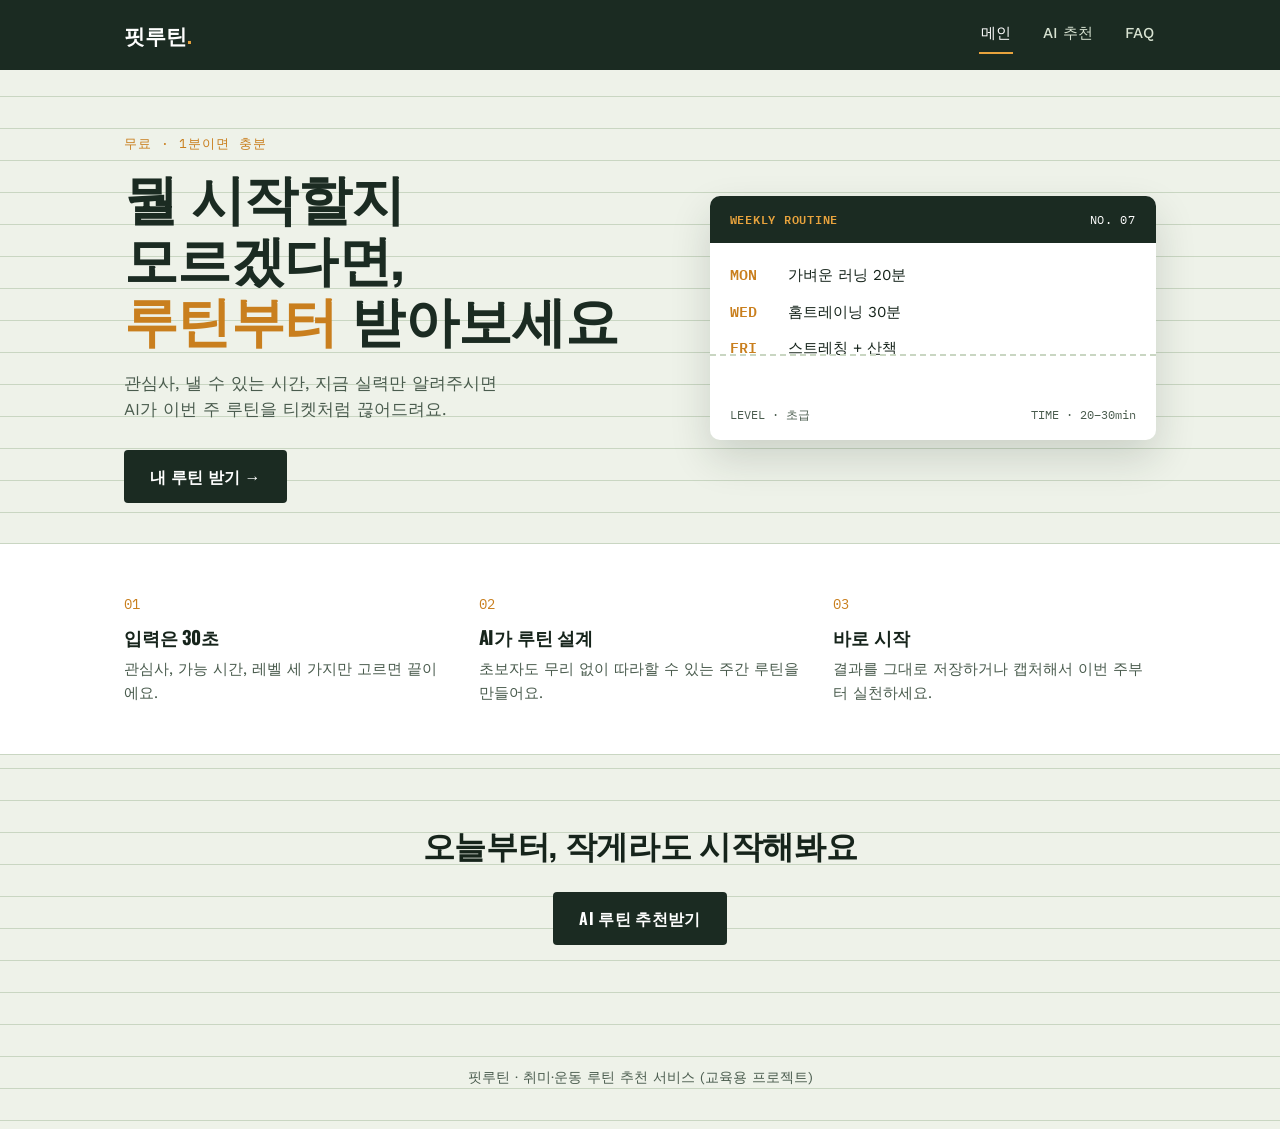
==== index.html @ 35e96155 "Initial commit" ====
<!DOCTYPE html>
<html lang="ko">
<head>
<meta charset="UTF-8">
<meta name="viewport" content="width=device-width, initial-scale=1.0">
<title>핏루틴 | 나만의 운동·취미 루틴</title>
<link rel="stylesheet" href="css/style.css">
<link rel="preconnect" href="https://fonts.googleapis.com">
<link href="https://fonts.googleapis.com/css2?family=Oswald:wght@500;600;700&family=Work+Sans:wght@400;500;600&family=IBM+Plex+Mono:wght@500;600&display=swap" rel="stylesheet">
</head>
<body>

<header class="site-header">
  <div class="nav-wrap">
    <a href="index.html" class="logo">핏루틴<span class="logo-dot">.</span></a>
    <button class="nav-toggle" id="navToggle" aria-label="메뉴 열기" aria-expanded="false">
      <span></span><span></span><span></span>
    </button>
    <nav class="main-nav" id="mainNav">
      <a href="index.html" class="active">메인</a>
      <a href="recommend.html">AI 추천</a>
      <a href="faq.html">FAQ</a>
    </nav>
  </div>
</header>

<main>
  <section class="hero">
    <div class="hero-text">
      <p class="eyebrow">무료 · 1분이면 충분</p>
      <h1>뭘 시작할지 <br>모르겠다면,<br><span class="accent">루틴부터</span> 받아보세요</h1>
      <p class="hero-sub">관심사, 낼 수 있는 시간, 지금 실력만 알려주시면<br>AI가 이번 주 루틴을 티켓처럼 끊어드려요.</p>
      <a href="recommend.html" class="btn-primary">내 루틴 받기 →</a>
    </div>

    <div class="hero-ticket" aria-hidden="true">
      <div class="ticket">
        <div class="ticket-top">
          <span class="ticket-label">WEEKLY ROUTINE</span>
          <span class="ticket-no">NO. 07</span>
        </div>
        <ul class="ticket-days">
          <li><span class="day">MON</span><span class="task">가벼운 러닝 20분</span></li>
          <li><span class="day">WED</span><span class="task">홈트레이닝 30분</span></li>
          <li><span class="day">FRI</span><span class="task">스트레칭 + 산책</span></li>
        </ul>
        <div class="ticket-stub">
          <span>LEVEL · 초급</span>
          <span>TIME · 20–30min</span>
        </div>
      </div>
    </div>
  </section>

  <section class="section-band">
    <div class="band-inner">
      <div class="band-item">
        <span class="band-num">01</span>
        <h3>입력은 30초</h3>
        <p>관심사, 가능 시간, 레벨 세 가지만 고르면 끝이에요.</p>
      </div>
      <div class="band-item">
        <span class="band-num">02</span>
        <h3>AI가 루틴 설계</h3>
        <p>초보자도 무리 없이 따라할 수 있는 주간 루틴을 만들어요.</p>
      </div>
      <div class="band-item">
        <span class="band-num">03</span>
        <h3>바로 시작</h3>
        <p>결과를 그대로 저장하거나 캡처해서 이번 주부터 실천하세요.</p>
      </div>
    </div>
  </section>

  <section class="cta-band">
    <h2>오늘부터, 작게라도 시작해봐요</h2>
    <a href="recommend.html" class="btn-primary">AI 루틴 추천받기</a>
  </section>
</main>

<footer class="site-footer">
  <p>핏루틴 · 취미·운동 루틴 추천 서비스 (교육용 프로젝트)</p>
</footer>

<script src="js/nav.js"></script>
</body>
</html>
---- css/style.css ----
/* ===== Design tokens ===== */
:root {
  --ink: #1B2B22;
  --paper: #EEF2E9;
  --paper-line: #C9D6C2;
  --amber: #E8A33D;
  --amber-deep: #C97F1E;
  --text: #16241B;
  --text-soft: #4A5C4E;
  --white: #FFFFFF;
  --danger: #B3452E;

  --font-display: 'Oswald', sans-serif;
  --font-body: 'Work Sans', sans-serif;
  --font-mono: 'IBM Plex Mono', monospace;

  --radius: 4px;
  --max-width: 1080px;
}

* { box-sizing: border-box; }

html { scroll-behavior: smooth; }

body {
  margin: 0;
  font-family: var(--font-body);
  color: var(--text);
  background: var(--paper);
  background-image: linear-gradient(var(--paper-line) 1px, transparent 1px);
  background-size: 100% 32px;
  line-height: 1.55;
}

a { color: inherit; }

h1, h2, h3 {
  font-family: var(--font-display);
  text-transform: none;
  letter-spacing: -0.01em;
  margin: 0 0 .4em;
}

:focus-visible {
  outline: 3px solid var(--amber-deep);
  outline-offset: 2px;
}

@media (prefers-reduced-motion: reduce) {
  * { animation: none !important; transition: none !important; }
}

/* ===== Header / Nav ===== */
.site-header {
  background: var(--ink);
  position: sticky;
  top: 0;
  z-index: 50;
}

.nav-wrap {
  max-width: var(--max-width);
  margin: 0 auto;
  padding: 16px 24px;
  display: flex;
  align-items: center;
  justify-content: space-between;
}

.logo {
  font-family: var(--font-display);
  font-size: 1.3rem;
  font-weight: 600;
  color: var(--white);
  text-decoration: none;
}
.logo-dot { color: var(--amber); }

.main-nav {
  display: flex;
  gap: 28px;
}

.main-nav a {
  color: #D8E3D2;
  text-decoration: none;
  font-weight: 500;
  font-size: .95rem;
  padding: 6px 2px;
  border-bottom: 2px solid transparent;
}
.main-nav a.active,
.main-nav a:hover {
  color: var(--white);
  border-bottom-color: var(--amber);
}

.nav-toggle {
  display: none;
  background: none;
  border: none;
  width: 32px;
  height: 24px;
  flex-direction: column;
  justify-content: space-between;
  cursor: pointer;
  padding: 0;
}
.nav-toggle span {
  display: block;
  height: 2px;
  background: var(--white);
  border-radius: 2px;
}

/* ===== Hero ===== */
.hero {
  max-width: var(--max-width);
  margin: 0 auto;
  padding: 64px 24px 40px;
  display: grid;
  grid-template-columns: 1.1fr 0.9fr;
  gap: 40px;
  align-items: center;
}

.eyebrow {
  font-family: var(--font-mono);
  font-size: .8rem;
  letter-spacing: .08em;
  text-transform: uppercase;
  color: var(--amber-deep);
  margin: 0 0 12px;
}

.hero h1 {
  font-size: clamp(2.2rem, 4.5vw, 3.4rem);
  line-height: 1.12;
  color: var(--ink);
}
.hero h1 .accent { color: var(--amber-deep); }

.hero-sub {
  color: var(--text-soft);
  font-size: 1.05rem;
  margin: 20px 0 28px;
}

.btn-primary {
  display: inline-block;
  background: var(--ink);
  color: var(--white);
  font-family: var(--font-display);
  font-weight: 600;
  letter-spacing: .02em;
  padding: 14px 26px;
  border: none;
  border-radius: var(--radius);
  text-decoration: none;
  cursor: pointer;
  font-size: 1rem;
  transition: background .15s ease, transform .15s ease;
}
.btn-primary:hover { background: var(--amber-deep); }
.btn-primary:active { transform: translateY(1px); }
.btn-primary:disabled { background: #8B978E; cursor: not-allowed; }

/* ===== Ticket (signature element) ===== */
.ticket {
  background: var(--white);
  border-radius: 10px;
  box-shadow: 0 18px 40px rgba(27, 43, 34, .16);
  overflow: hidden;
  position: relative;
}

.ticket::before {
  content: "";
  position: absolute;
  left: 0; right: 0;
  bottom: 84px;
  height: 0;
  border-top: 2px dashed var(--paper-line);
}

.ticket-top {
  background: var(--ink);
  color: var(--white);
  display: flex;
  justify-content: space-between;
  align-items: center;
  padding: 14px 20px;
  font-family: var(--font-mono);
  font-size: .78rem;
  letter-spacing: .06em;
}
.ticket-label { color: var(--amber); font-weight: 600; }

.ticket-days {
  list-style: none;
  margin: 0;
  padding: 20px 20px 28px;
  display: flex;
  flex-direction: column;
  gap: 12px;
}
.ticket-days li {
  display: flex;
  gap: 14px;
  align-items: baseline;
  font-size: .95rem;
}
.ticket-days .day {
  font-family: var(--font-mono);
  font-weight: 600;
  color: var(--amber-deep);
  min-width: 44px;
}

.ticket-stub {
  display: flex;
  justify-content: space-between;
  padding: 16px 20px;
  font-family: var(--font-mono);
  font-size: .78rem;
  color: var(--text-soft);
}

/* ===== Feature band ===== */
.section-band {
  background: var(--white);
  border-top: 1px solid var(--paper-line);
  border-bottom: 1px solid var(--paper-line);
}
.band-inner {
  max-width: var(--max-width);
  margin: 0 auto;
  padding: 48px 24px;
  display: grid;
  grid-template-columns: repeat(3, 1fr);
  gap: 32px;
}
.band-num {
  font-family: var(--font-mono);
  color: var(--amber-deep);
  font-size: .85rem;
}
.band-item h3 { font-size: 1.15rem; margin-top: 6px; }
.band-item p { color: var(--text-soft); font-size: .95rem; margin: 0; }

.cta-band {
  max-width: var(--max-width);
  margin: 0 auto;
  padding: 64px 24px 80px;
  text-align: center;
}
.cta-band h2 {
  font-size: clamp(1.5rem, 3vw, 2rem);
  margin-bottom: 24px;
}

.site-footer {
  text-align: center;
  padding: 28px 24px;
  color: var(--text-soft);
  font-size: .85rem;
}

/* ===== Recommend page ===== */
.page-intro {
  max-width: var(--max-width);
  margin: 0 auto;
  padding: 56px 24px 8px;
}
.page-intro h1 { font-size: clamp(1.8rem, 3.5vw, 2.4rem); }

.form-area {
  max-width: 560px;
  margin: 0 auto;
  padding: 24px 24px 16px;
}

#routineForm {
  background: var(--white);
  border-radius: 10px;
  padding: 28px;
  box-shadow: 0 10px 30px rgba(27,43,34,.08);
}

.field { margin-bottom: 20px; }
.field label {
  display: block;
  font-weight: 600;
  margin-bottom: 8px;
  font-size: .92rem;
}
.field input[type="text"],
.field select {
  width: 100%;
  padding: 12px 14px;
  border: 1px solid var(--paper-line);
  border-radius: var(--radius);
  font-family: var(--font-body);
  font-size: 1rem;
  background: var(--paper);
}
.field input:focus, .field select:focus { border-color: var(--amber-deep); }

.radio-row { display: flex; gap: 10px; }
.radio-pill { position: relative; }
.radio-pill input {
  position: absolute;
  opacity: 0;
  width: 100%; height: 100%;
  cursor: pointer;
}
.radio-pill span {
  display: inline-block;
  padding: 9px 18px;
  border: 1px solid var(--paper-line);
  border-radius: 999px;
  font-size: .9rem;
  color: var(--text-soft);
}
.radio-pill input:checked + span {
  background: var(--ink);
  color: var(--white);
  border-color: var(--ink);
}

#routineForm .btn-primary { width: 100%; text-align: center; }

.form-msg {
  min-height: 1.2em;
  margin: 14px 0 0;
  font-size: .9rem;
  text-align: center;
}
.form-msg.error { color: var(--danger); }
.form-msg.loading { color: var(--text-soft); font-family: var(--font-mono); }

.result-area {
  max-width: 560px;
  margin: 32px auto 64px;
  padding: 0 24px;
}
.result-body {
  padding: 4px 20px 24px;
  white-space: pre-wrap;
  font-size: .95rem;
  color: var(--text);
}

/* ===== FAQ page ===== */
.faq-list {
  max-width: 720px;
  margin: 0 auto;
  padding: 16px 24px 80px;
  display: flex;
  flex-direction: column;
  gap: 12px;
}
.faq-item {
  background: var(--white);
  border-radius: 8px;
  padding: 16px 20px;
  border: 1px solid var(--paper-line);
}
.faq-item summary {
  font-weight: 600;
  cursor: pointer;
  font-size: 1rem;
}
.faq-item p {
  color: var(--text-soft);
  margin: 12px 0 2px;
  font-size: .95rem;
}

/* ===== Responsive ===== */
@media (max-width: 860px) {
  .hero { grid-template-columns: 1fr; padding-top: 40px; }
  .band-inner { grid-template-columns: 1fr; gap: 28px; }
}

@media (max-width: 640px) {
  .main-nav {
    position: absolute;
    top: 100%;
    left: 0; right: 0;
    background: var(--ink);
    flex-direction: column;
    gap: 0;
    max-height: 0;
    overflow: hidden;
    transition: max-height .2s ease;
  }
  .main-nav.open { max-height: 220px; }
  .main-nav a {
    padding: 14px 24px;
    border-bottom: 1px solid rgba(255,255,255,.08);
  }
  .nav-toggle { display: flex; }
  .site-header { position: sticky; }

  .hero h1 { font-size: 2rem; }
  .radio-row { flex-wrap: wrap; }
  #routineForm { padding: 22px 18px; }
}
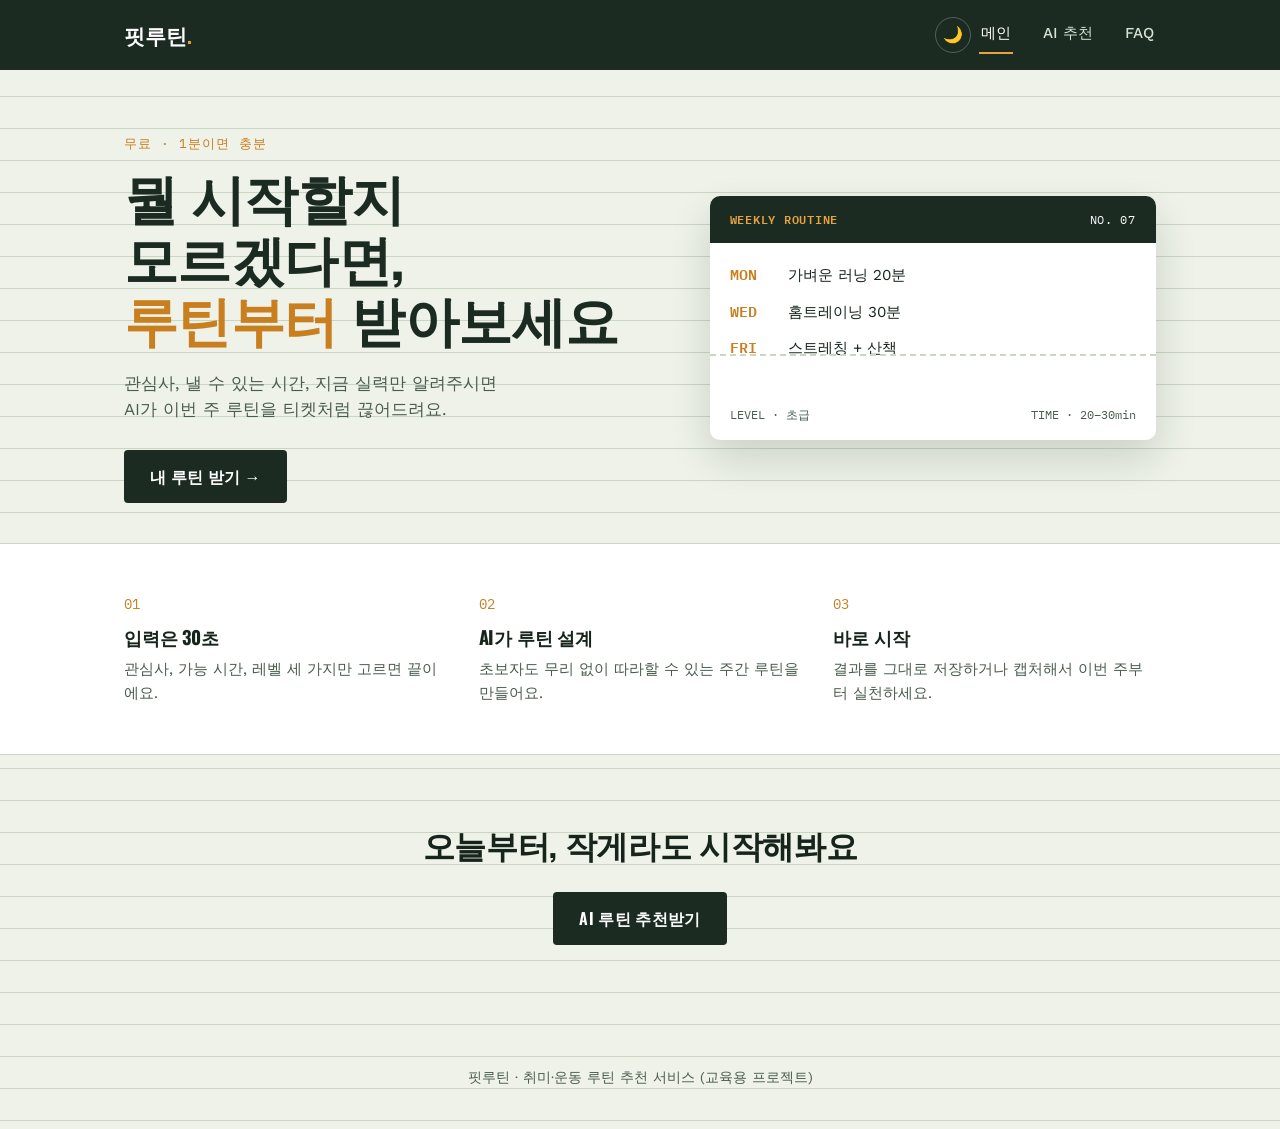
==== commit fbb99f8e: "Connect Formspree endpoint" ====
--- a/index.html
+++ b/index.html
@@ -2,6 +2,14 @@
 <html lang="ko">
 <head>
 <meta charset="UTF-8">
+<script>
+  (function () {
+    var saved = localStorage.getItem('fitroutine-theme');
+    if (saved === 'dark') {
+      document.documentElement.setAttribute('data-theme', 'dark');
+    }
+  })();
+</script>
 <meta name="viewport" content="width=device-width, initial-scale=1.0">
 <title>핏루틴 | 나만의 운동·취미 루틴</title>
 <link rel="stylesheet" href="css/style.css">
@@ -13,14 +21,17 @@
 <header class="site-header">
   <div class="nav-wrap">
     <a href="index.html" class="logo">핏루틴<span class="logo-dot">.</span></a>
-    <button class="nav-toggle" id="navToggle" aria-label="메뉴 열기" aria-expanded="false">
-      <span></span><span></span><span></span>
-    </button>
-    <nav class="main-nav" id="mainNav">
+    <div class="nav-right">
+      <button class="theme-toggle" id="themeToggle" type="button" aria-label="다크모드 전환">🌙</button>
+      <button class="nav-toggle" id="navToggle" aria-label="메뉴 열기" aria-expanded="false">
+        <span></span><span></span><span></span>
+      </button>
+      <nav class="main-nav" id="mainNav">
       <a href="index.html" class="active">메인</a>
       <a href="recommend.html">AI 추천</a>
       <a href="faq.html">FAQ</a>
-    </nav>
+      </nav>
+    </div>
   </div>
 </header>
 
@@ -83,5 +94,7 @@
 </footer>
 
 <script src="js/nav.js"></script>
+<script src="js/theme.js"></script>
+<script defer src="/_vercel/insights/script.js"></script>
 </body>
 </html>
--- a/css/style.css
+++ b/css/style.css
@@ -7,7 +7,8 @@
   --amber-deep: #C97F1E;
   --text: #16241B;
   --text-soft: #4A5C4E;
-  --white: #FFFFFF;
+  --surface: #FFFFFF;
+  --on-ink: #FFFFFF;
   --danger: #B3452E;
 
   --font-display: 'Oswald', sans-serif;
@@ -16,6 +17,31 @@
 
   --radius: 4px;
   --max-width: 1080px;
+
+  color-scheme: light;
+  transition: background-color .25s ease, color .25s ease;
+}
+
+/* ===== Dark mode ===== */
+[data-theme="dark"] {
+  --ink: #0B140F;
+  --paper: #101C16;
+  --paper-line: #223529;
+  --text: #E7EFE7;
+  --text-soft: #9FB3A4;
+  --surface: #17241D;
+  --amber: #F0B15C;
+  --amber-deep: #E8A33D;
+  color-scheme: dark;
+}
+
+[data-theme="dark"] .ticket {
+  box-shadow: 0 18px 40px rgba(0, 0, 0, .45);
+}
+
+[data-theme="dark"] #routineForm,
+[data-theme="dark"] .section-band {
+  box-shadow: 0 10px 30px rgba(0, 0, 0, .3);
 }
 
 * { box-sizing: border-box; }
@@ -71,7 +97,7 @@
   font-family: var(--font-display);
   font-size: 1.3rem;
   font-weight: 600;
-  color: var(--white);
+  color: var(--on-ink);
   text-decoration: none;
 }
 .logo-dot { color: var(--amber); }
@@ -79,6 +105,12 @@
 .main-nav {
   display: flex;
   gap: 28px;
+}
+
+.nav-right {
+  display: flex;
+  align-items: center;
+  gap: 8px;
 }
 
 .main-nav a {
@@ -91,7 +123,7 @@
 }
 .main-nav a.active,
 .main-nav a:hover {
-  color: var(--white);
+  color: var(--on-ink);
   border-bottom-color: var(--amber);
 }
 
@@ -109,9 +141,27 @@
 .nav-toggle span {
   display: block;
   height: 2px;
-  background: var(--white);
+  background: var(--on-ink);
   border-radius: 2px;
 }
+
+.theme-toggle {
+  background: none;
+  border: 1px solid rgba(255,255,255,.25);
+  color: var(--on-ink);
+  width: 36px;
+  height: 36px;
+  border-radius: 999px;
+  cursor: pointer;
+  display: flex;
+  align-items: center;
+  justify-content: center;
+  margin-left: 12px;
+  font-size: 1rem;
+  line-height: 1;
+}
+.theme-toggle:hover { border-color: var(--amber); }
+
 
 /* ===== Hero ===== */
 .hero {
@@ -149,7 +199,7 @@
 .btn-primary {
   display: inline-block;
   background: var(--ink);
-  color: var(--white);
+  color: var(--on-ink);
   font-family: var(--font-display);
   font-weight: 600;
   letter-spacing: .02em;
@@ -167,7 +217,7 @@
 
 /* ===== Ticket (signature element) ===== */
 .ticket {
-  background: var(--white);
+  background: var(--surface);
   border-radius: 10px;
   box-shadow: 0 18px 40px rgba(27, 43, 34, .16);
   overflow: hidden;
@@ -185,7 +235,7 @@
 
 .ticket-top {
   background: var(--ink);
-  color: var(--white);
+  color: var(--on-ink);
   display: flex;
   justify-content: space-between;
   align-items: center;
@@ -228,7 +278,7 @@
 
 /* ===== Feature band ===== */
 .section-band {
-  background: var(--white);
+  background: var(--surface);
   border-top: 1px solid var(--paper-line);
   border-bottom: 1px solid var(--paper-line);
 }
@@ -281,7 +331,7 @@
 }
 
 #routineForm {
-  background: var(--white);
+  background: var(--surface);
   border-radius: 10px;
   padding: 28px;
   box-shadow: 0 10px 30px rgba(27,43,34,.08);
@@ -351,6 +401,29 @@
   color: var(--text);
 }
 
+/* ===== Contact form (bonus) ===== */
+.form-card {
+  background: var(--surface);
+  border-radius: 10px;
+  padding: 28px;
+  box-shadow: 0 10px 30px rgba(27,43,34,.08);
+  max-width: 560px;
+  margin: 0 auto;
+}
+.field textarea {
+  width: 100%;
+  padding: 12px 14px;
+  border: 1px solid var(--paper-line);
+  border-radius: var(--radius);
+  font-family: var(--font-body);
+  font-size: 1rem;
+  background: var(--paper);
+  resize: vertical;
+  min-height: 110px;
+}
+.field textarea:focus { border-color: var(--amber-deep); }
+.form-msg.success { color: var(--amber-deep); }
+
 /* ===== FAQ page ===== */
 .faq-list {
   max-width: 720px;
@@ -361,7 +434,7 @@
   gap: 12px;
 }
 .faq-item {
-  background: var(--white);
+  background: var(--surface);
   border-radius: 8px;
   padding: 16px 20px;
   border: 1px solid var(--paper-line);
@@ -400,7 +473,8 @@
     padding: 14px 24px;
     border-bottom: 1px solid rgba(255,255,255,.08);
   }
-  .nav-toggle { display: flex; }
+  .nav-toggle { display: flex; order: 2; }
+  .theme-toggle { order: 1; }
   .site-header { position: sticky; }
 
   .hero h1 { font-size: 2rem; }
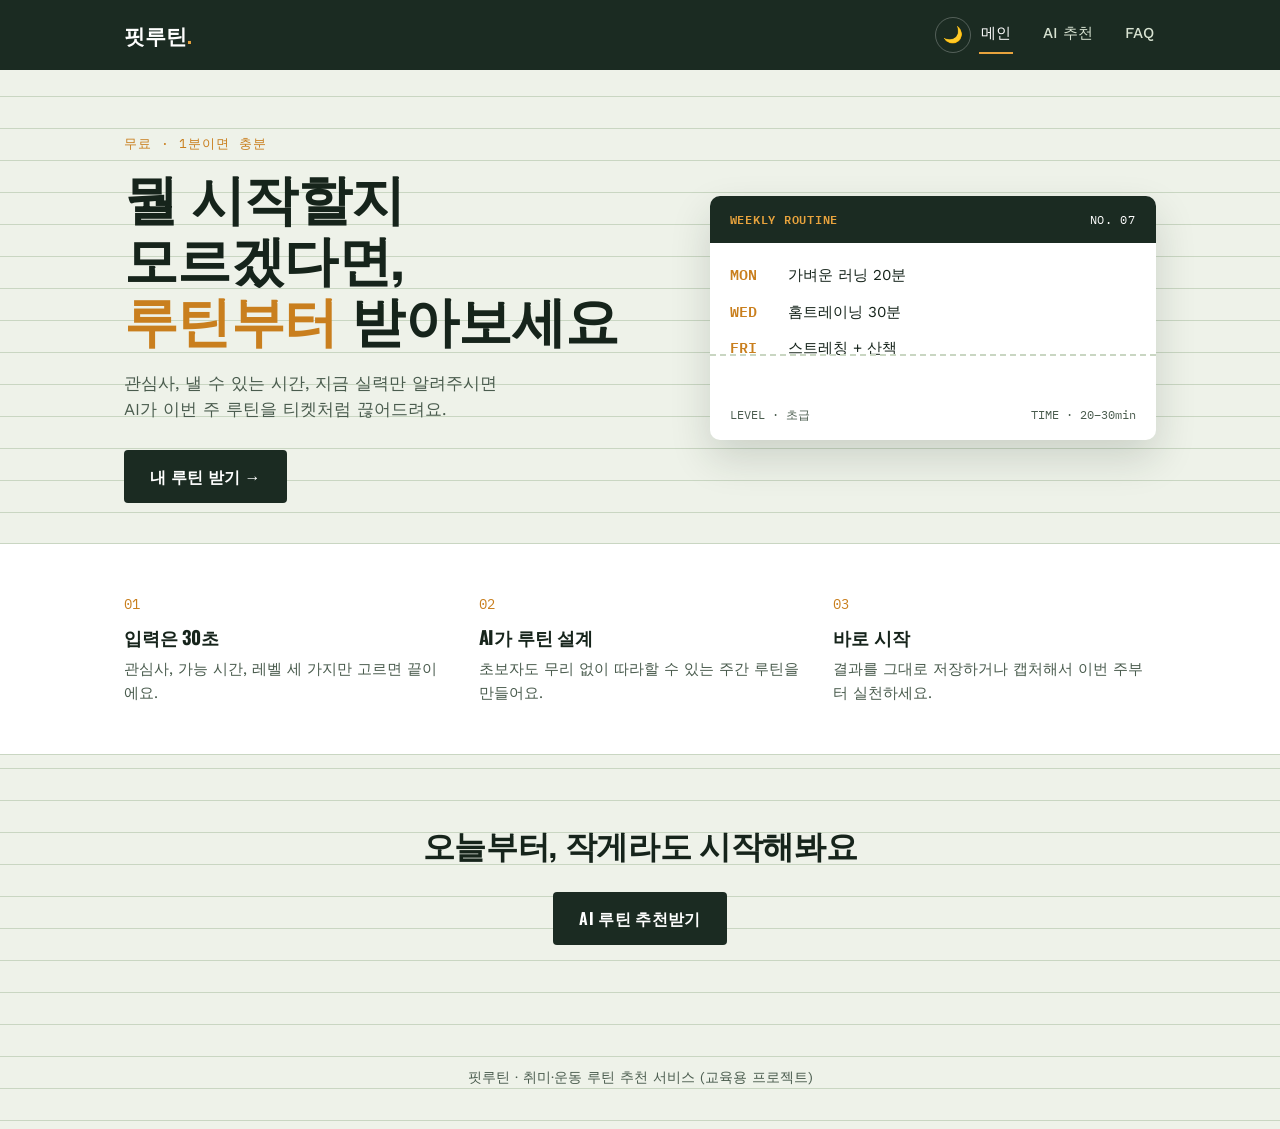
==== commit be8404d4: "Fix Vercel Analytics script initialization" ====
--- a/index.html
+++ b/index.html
@@ -95,6 +95,9 @@
 
 <script src="js/nav.js"></script>
 <script src="js/theme.js"></script>
+<script>
+  window.va = window.va || function () { (window.vaq = window.vaq || []).push(arguments); };
+</script>
 <script defer src="/_vercel/insights/script.js"></script>
 </body>
 </html>
--- a/css/style.css
+++ b/css/style.css
@@ -186,7 +186,7 @@
 .hero h1 {
   font-size: clamp(2.2rem, 4.5vw, 3.4rem);
   line-height: 1.12;
-  color: var(--ink);
+  color: var(--text);
 }
 .hero h1 .accent { color: var(--amber-deep); }
 
@@ -374,7 +374,7 @@
 }
 .radio-pill input:checked + span {
   background: var(--ink);
-  color: var(--white);
+  color: var(--on-ink);
   border-color: var(--ink);
 }
 
